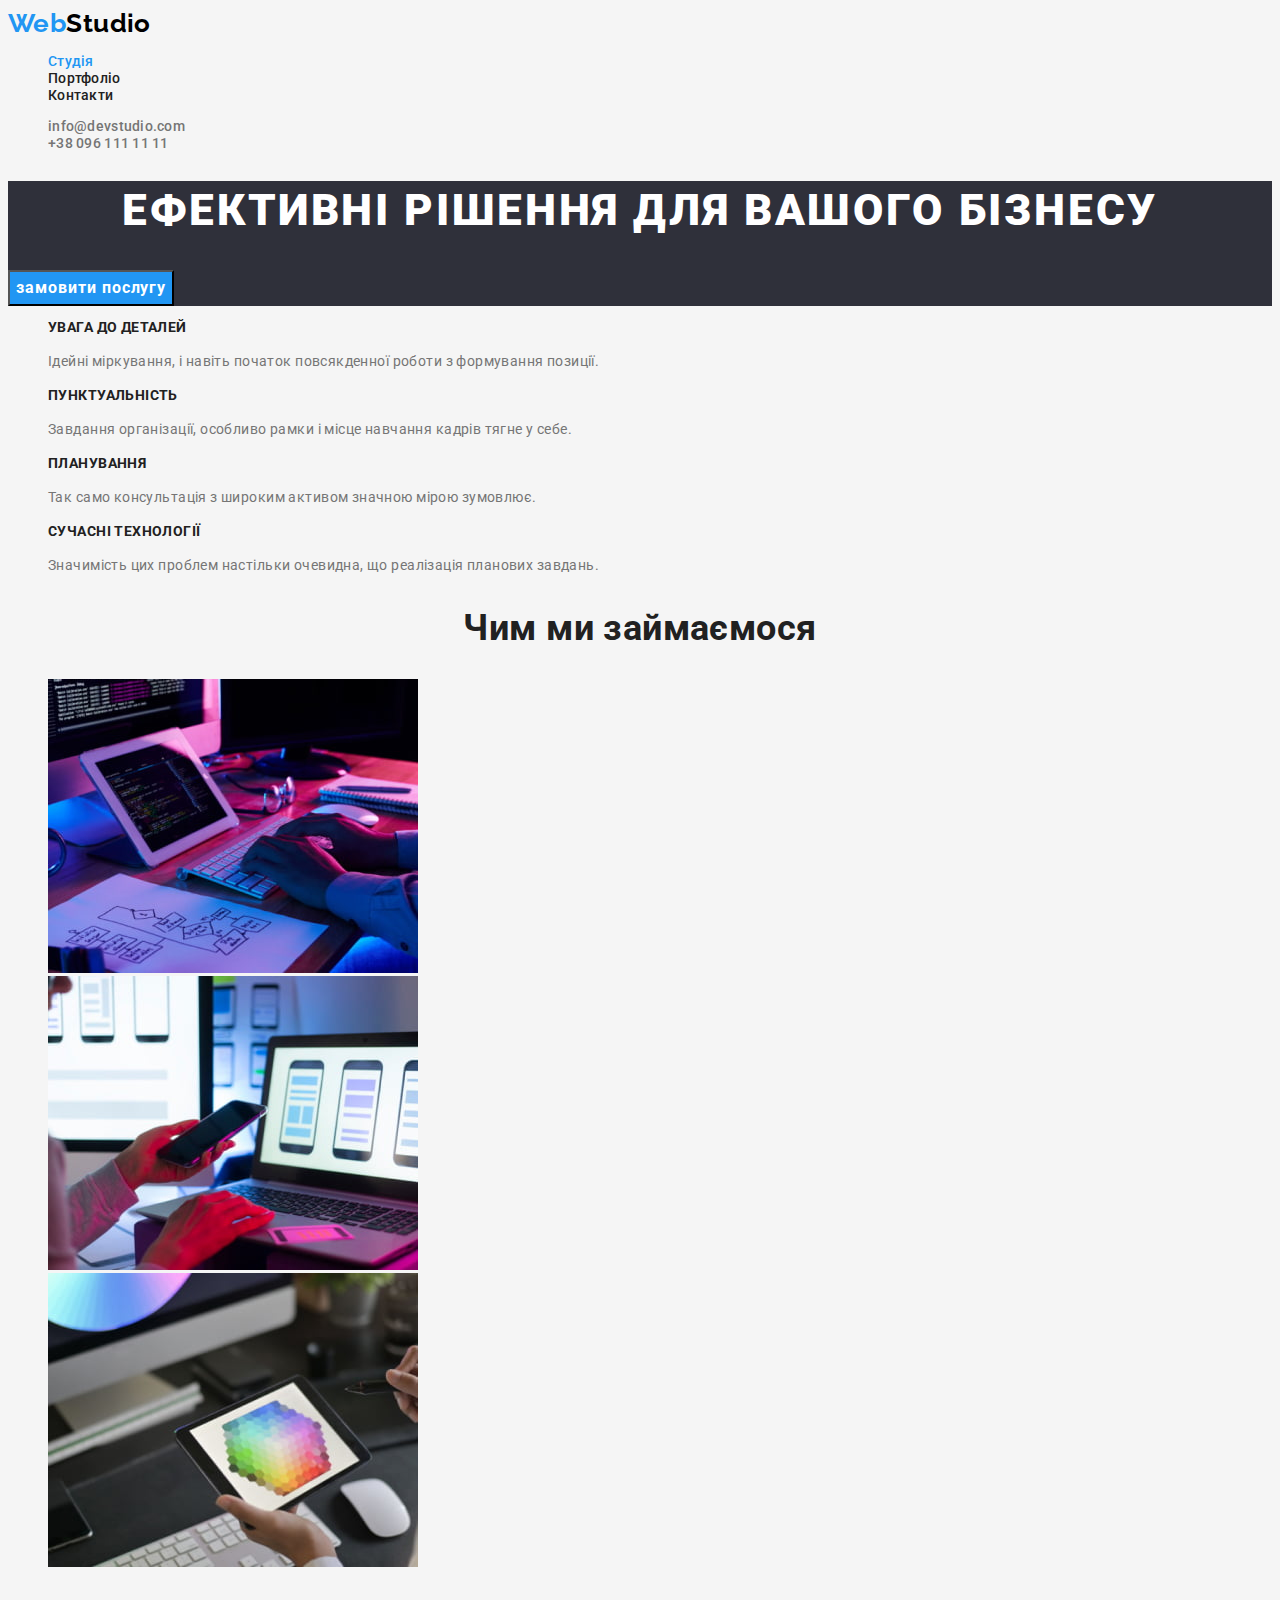
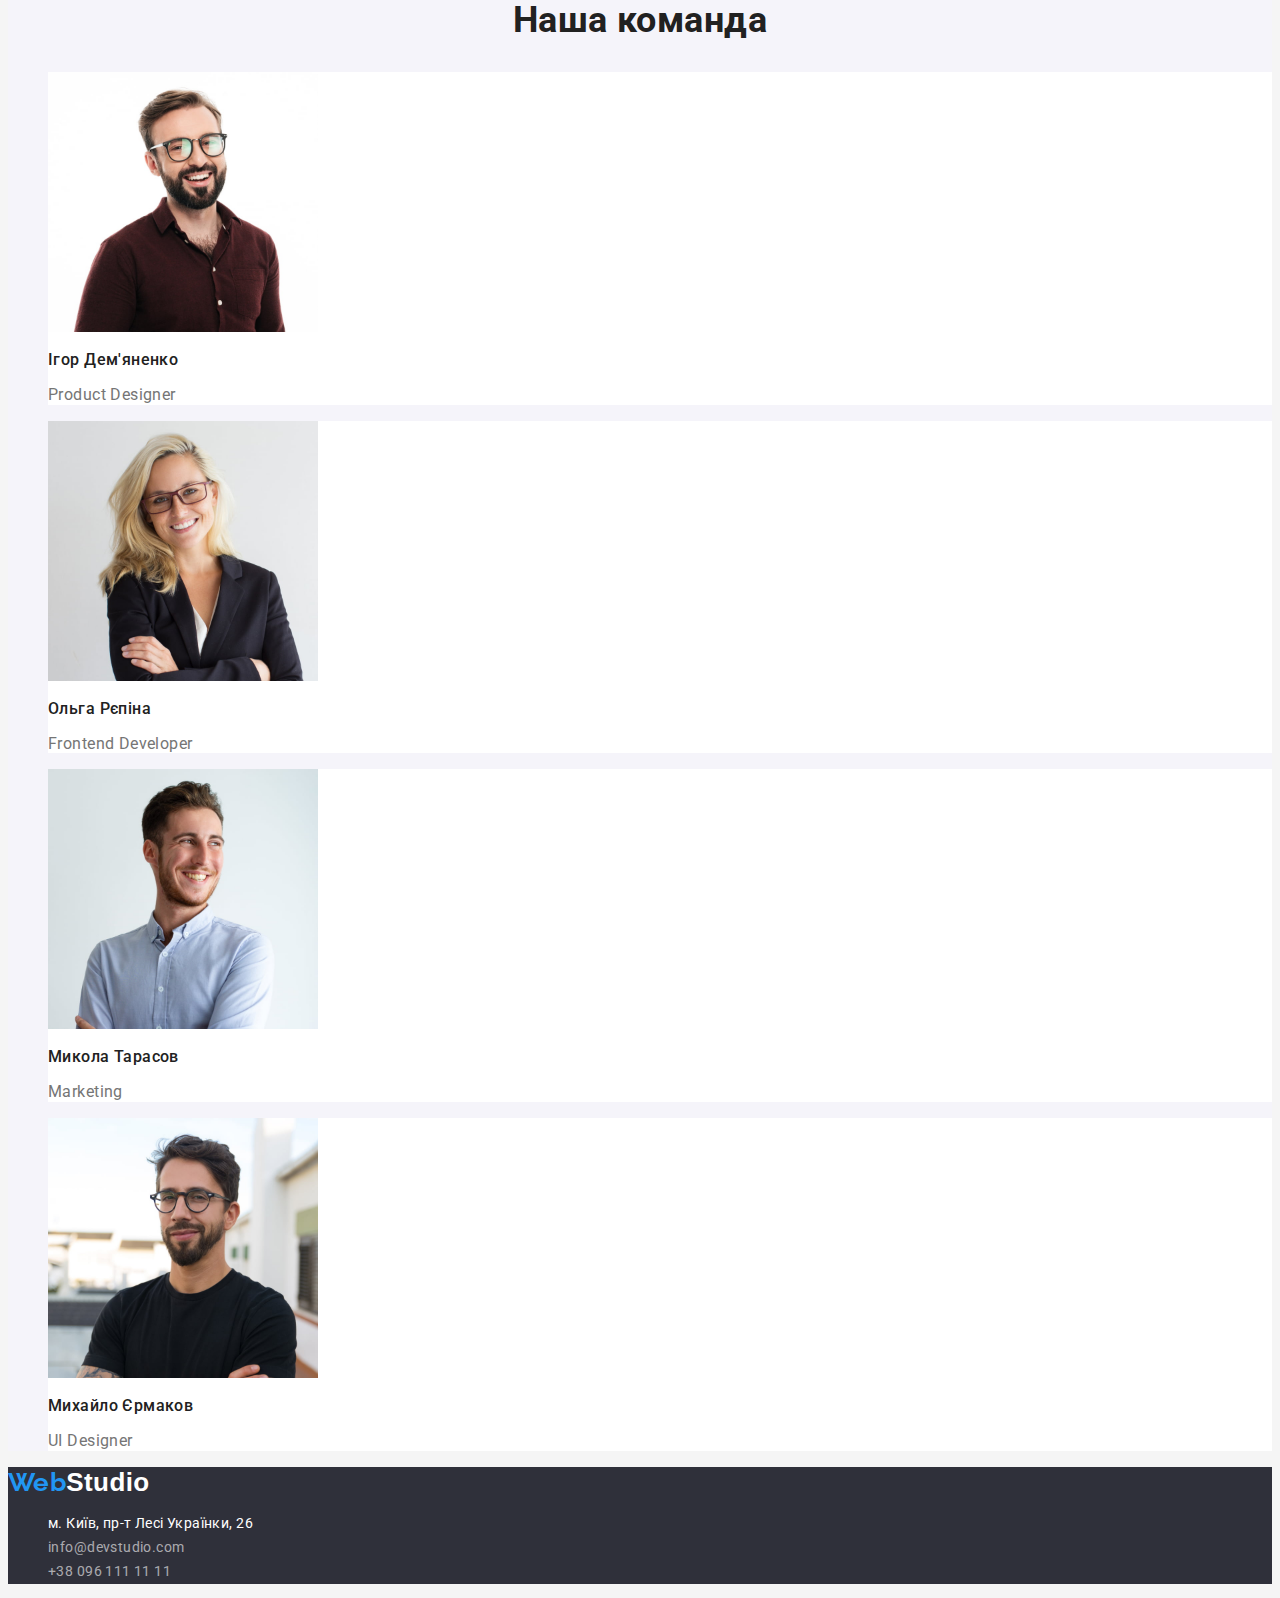
==== index.html @ 68e1a67e "Initial commit" ====
<!DOCTYPE html>
<html lang="uk">
  <head>
    <meta charset="UTF-8" />
    <meta http-equiv="X-UA-Compatible" content="IE=edge" />
    <meta name="viewport" content="width=device-width, initial-scale=1.0" />
    <title>Webstudio</title>
    <link
      href="https://fonts.googleapis.com/css2?family=Raleway:wght@700&family=Roboto:wght@400;500;700;900&display=swap"
      rel="stylesheet"
    />
    <link rel="stylesheet" href="./css/style.css" />
  </head>
  <body>
    <!---шапка сайта-->
    <header class="header">
      <nav>
        <a href="index.html" class="logo"> <span class="logo-web">Web</span>Studio</a>
        <ul class="site-nav list">
          <li><a href="./index.html" class="link current">Студія</a></li>
          <li><a href="./portfolio.html" class="link">Портфоліо</a></li>
          <li><a href="" class="link">Контакти</a></li>
        </ul>
      </nav>
      <ul class="contact-nav list">
        <li><a href="mailto:info@devstudio.com" class="link">info@devstudio.com</a></li>
        <li><a href="tel:+380961111111" class="link">+38 096 111 11 11</a></li>
      </ul>
    </header>
    <main>
      <!--секція герой-->
      <section class="hero">
        <h1 class="hero-title">Ефективні рішення для вашого бізнесу</h1>
        <button type="button" class="hero-btn">замовити послугу</button>
      </section>
      <!--секція особливості-->
      <section class="features">
        <h2 class="visually-hidden">Особливості</h2>
        <ul class="features-list list">
          <li>
            <h3 class="features-title">УВАГА ДО ДЕТАЛЕЙ</h3>
            <p class="features-description">
              Ідейні міркування, і навіть початок повсякденної роботи з формування позиції.
            </p>
          </li>
          <li>
            <h3 class="features-title">ПУНКТУАЛЬНІСТЬ</h3>
            <p class="features-description">
              Завдання організації, особливо рамки і місце навчання кадрів тягне
              у себе.
            </p>
          </li>
          <li>
            <h3 class="features-title">ПЛАНУВАННЯ</h3>
            <p class="features-description">
              Так само консультація з широким активом значною мірою зумовлює.
            </p>
          </li>
          <li>
            <h3 class="features-title">СУЧАСНІ ТЕХНОЛОГІЇ</h3>
            <p class="features-description">
              Значимість цих проблем настільки очевидна, що реалізація планових завдань.
            </p>
          </li>
        </ul>
      </section>
      <!--секція послуги-->
      <section class="services">
        <h2 class="title">Чим ми займаємося</h2>
        <ul class="services-list list">
          <li>
            <img src="./images/img1.jpg" alt="працює за комп'ютером" width="370" height="294" />
          </li>
          <li>
            <img src="./images/img2.jpg" alt="комп'ютер і телефон" width="370" height="294" />
          </li>
          <li>
            <img src="./images/img3.jpg" alt="працює за планшетом" width="370" height="294" />
          </li>
        </ul>
      </section>
      <!--наша команда-->
      <section class="team">
        <h2 class="title">Наша команда</h2>
        <ul class="team-list list">
          <li class="team-list-item">
            <img src="./images/photo1.jpg" alt="Ігор Дем'яненко" width="270" height="260" />
            <h3 class="team-title">Ігор Дем'яненко</h3>
            <p class="team-description">Product Designer</p>
          </li>
          <li class="team-list-item">
            <img src="./images/photo2.jpg" alt="Ольга Рєпіна" width="270" height="260" />
            <h3 class="team-title">Ольга Рєпіна</h3>
            <p class="team-description">Frontend Developer</p>
          </li>
          <li class="team-list-item">
            <img src="./images/photo3.jpg" alt="Микола Тарасов" width="270" height="260" />
            <h3 class="team-title">Микола Тарасов</h3>
            <p class="team-description">Marketing</p>
          </li>
          <li class="team-list-item">
            <img src="./images/photo4.jpg" alt="Михайло Єрмаков" width="270" height="260" />
            <h3 class="team-title">Михайло Єрмаков</h3>
            <p class="team-description">UI Designer</p>
          </li>
        </ul>
      </section>
    </main>
    <!--футер-->
    <footer class="footer">
      <a href="" class="footer-logo"><span class="logo-web">Web</span>Studio</a>
      <address>
        <ul class="footer list">
          <li>
            <a href="https://goo.gl/maps/73LqYvUuy7JzghUMA" class="link-address"
              >м. Київ, пр-т Лесі Українки, 26
            </a>
          </li>
          <li><a href="mailto:info@devstudio.com" class="link">info@devstudio.com</a></li>
          <li><a href="tel:+380961111111" class="link">+38 096 111 11 11</a></li>
        </ul>
      </address>
    </footer>
  </body>
</html>
---- css/style.css ----
:root {
  --primary-text-color: #212121;
  --secondary-text-color: #757575;
  --accent-color: #2196f3;
  --black-text-color: #000000;
  --white-text-color: #ffffff;
  --footer-text-color-tel-mail: rgba(255, 255, 255, 0.6);
  --primary-background-color: #f5f5f5;
  --footer-hero-background-color: #2f303a;
  --team-background-color: #f5f4fa;
  --team-list-background-color: #ffffff;
  --hover-hero-button: #188ce8;
}

body {
  background-color: var(--primary-background-color);
  color: var(--primary-text-color);
  font-family: 'Roboto', sans-serif;
  font-size: 14px;
  letter-spacing: 0.03em;
}
/* header */
.list {
  list-style: none;
}
.visually-hidden {
  position: absolute;
  white-space: nowrap;
  width: 1px;
  height: 1px;
  overflow: hidden;
  border: 0;
  padding: 0;
  clip: rect(0 0 0 0);
  clip-path: inset(50%);
  margin: -1px;
}
.logo {
  color: var(--black-text-color);
  font-family: 'Raleway', sans-serif;
  font-weight: 700;
  font-size: 26px;
  line-height: 1.19;
  text-decoration: none;
}
.logo:hover,
.logo:focus {
  color: var(--accent-color);
}
.logo-web {
  color: var(--accent-color);
  font-family: 'Raleway', sans-serif;
  font-weight: 700;
  font-size: 26px;
  line-height: 1.19;
  text-decoration: none;
}
/* index.html */
/* site nav */
.site-nav .link {
  color: var(--primary-text-color);
  font-weight: 500;
  line-height: 1.14;
  letter-spacing: 0.02em;
  text-decoration: none;
}
.site-nav .link:hover,
.site-nav .link:focus {
  color: var(--accent-color);
}
.site-nav .link.current {
  color: var(--accent-color);
}
.contact-nav .link {
  color: var(--secondary-text-color);
  font-weight: 500;
  line-height: 1.14;
  letter-spacing: 0.02em;
  text-decoration: none;
}
.contact-nav .link:hover,
.contact-nav .link:focus {
  color: var(--accent-color);
}
/* section hero */
.hero {
  background-color: var(--footer-hero-background-color);
}
.hero-title {
  color: var(--white-text-color);
  font-weight: 900;
  font-size: 44px;
  line-height: 1.36;
  text-align: center;
  letter-spacing: 0.06em;
  text-transform: uppercase;
}
.hero-btn {
  background-color: var(--accent-color);
  color: var(--white-text-color);
  font-family: inherit;
  font-weight: 700;
  font-size: 16px;
  line-height: 1.87;
  display: flex;
  align-items: center;
  text-align: center;
  letter-spacing: 0.06em;
  cursor: pointer;
}
.hero-btn:hover,
.hero-btn:focus {
  background-color: var(--hover-hero-button);
  color: var(--white-text-color);
}
.hero-btn:active {
  background-color: var(--hover-hero-button);
  color: var(--white-text-color);
}
/* section features */
.features-title {
  font-size: 14px;
  line-height: 1.14;
}
.features-description {
  color: var(--secondary-text-color);
  line-height: 1.71;
}
/* section services */
.title {
  font-size: 36px;
  line-height: 1.16;
  text-align: center;
}
/* section team */
.team {
  background-color: var(--team-background-color);
}
.team-list-item {
  background-color: var(--team-list-background-color);
}
.team-title {
  font-weight: 500;
  font-size: 16px;
  line-height: 1.18;
}
.team-description {
  color: var(--secondary-text-color);
  font-size: 16px;
  line-height: 1.18;
}
/* footer */
.footer {
  background-color: var(--footer-hero-background-color);
}
.footer-logo {
  color: var(--white-text-color);
  font-family: Ralewey, sans-serif;
  font-weight: 700;
  font-size: 26px;
  line-height: 1.19;
  text-decoration: none;
}
.footer-logo:hover,
.footer-logo:focus {
  color: var(--accent-color);
}
.link-address {
  color: var(--white-text-color);
  font-style: normal;
  line-height: 1.71;
  text-decoration: none;
}
.link-address:hover,
.link-address:focus {
  color: var(--accent-color);
}
.footer .link {
  color: var(--footer-text-color-tel-mail);
  font-style: normal;
  line-height: 1.71;
  text-decoration: none;
}
.footer .link:hover,
.footer .link:focus {
  color: var(--accent-color);
}
/* portfolio */
.portfolio-item-btn {
  color: var(--title-text-color);
  font-family: inherit;
  font-weight: 500;
  font-size: 16px;
  line-height: 1.87;
  text-align: center;
  cursor: pointer;
}
.portfolio-item-btn:hover,
.portfolio-item-btn:focus {
  color: var(--white-text-color);
  background-color: var(--accent-color);
}
.portfolio-item-btn:active {
  color: var(--white-text-color);
  background-color: var(--accent-color);
}
.portfolio-title {
  font-size: 18px;
  line-height: 2;
  letter-spacing: 0.06em;
}
.portfolio-description {
  color: var(--secondary-text-color);
  font-size: 16px;
  line-height: 1.87;
}
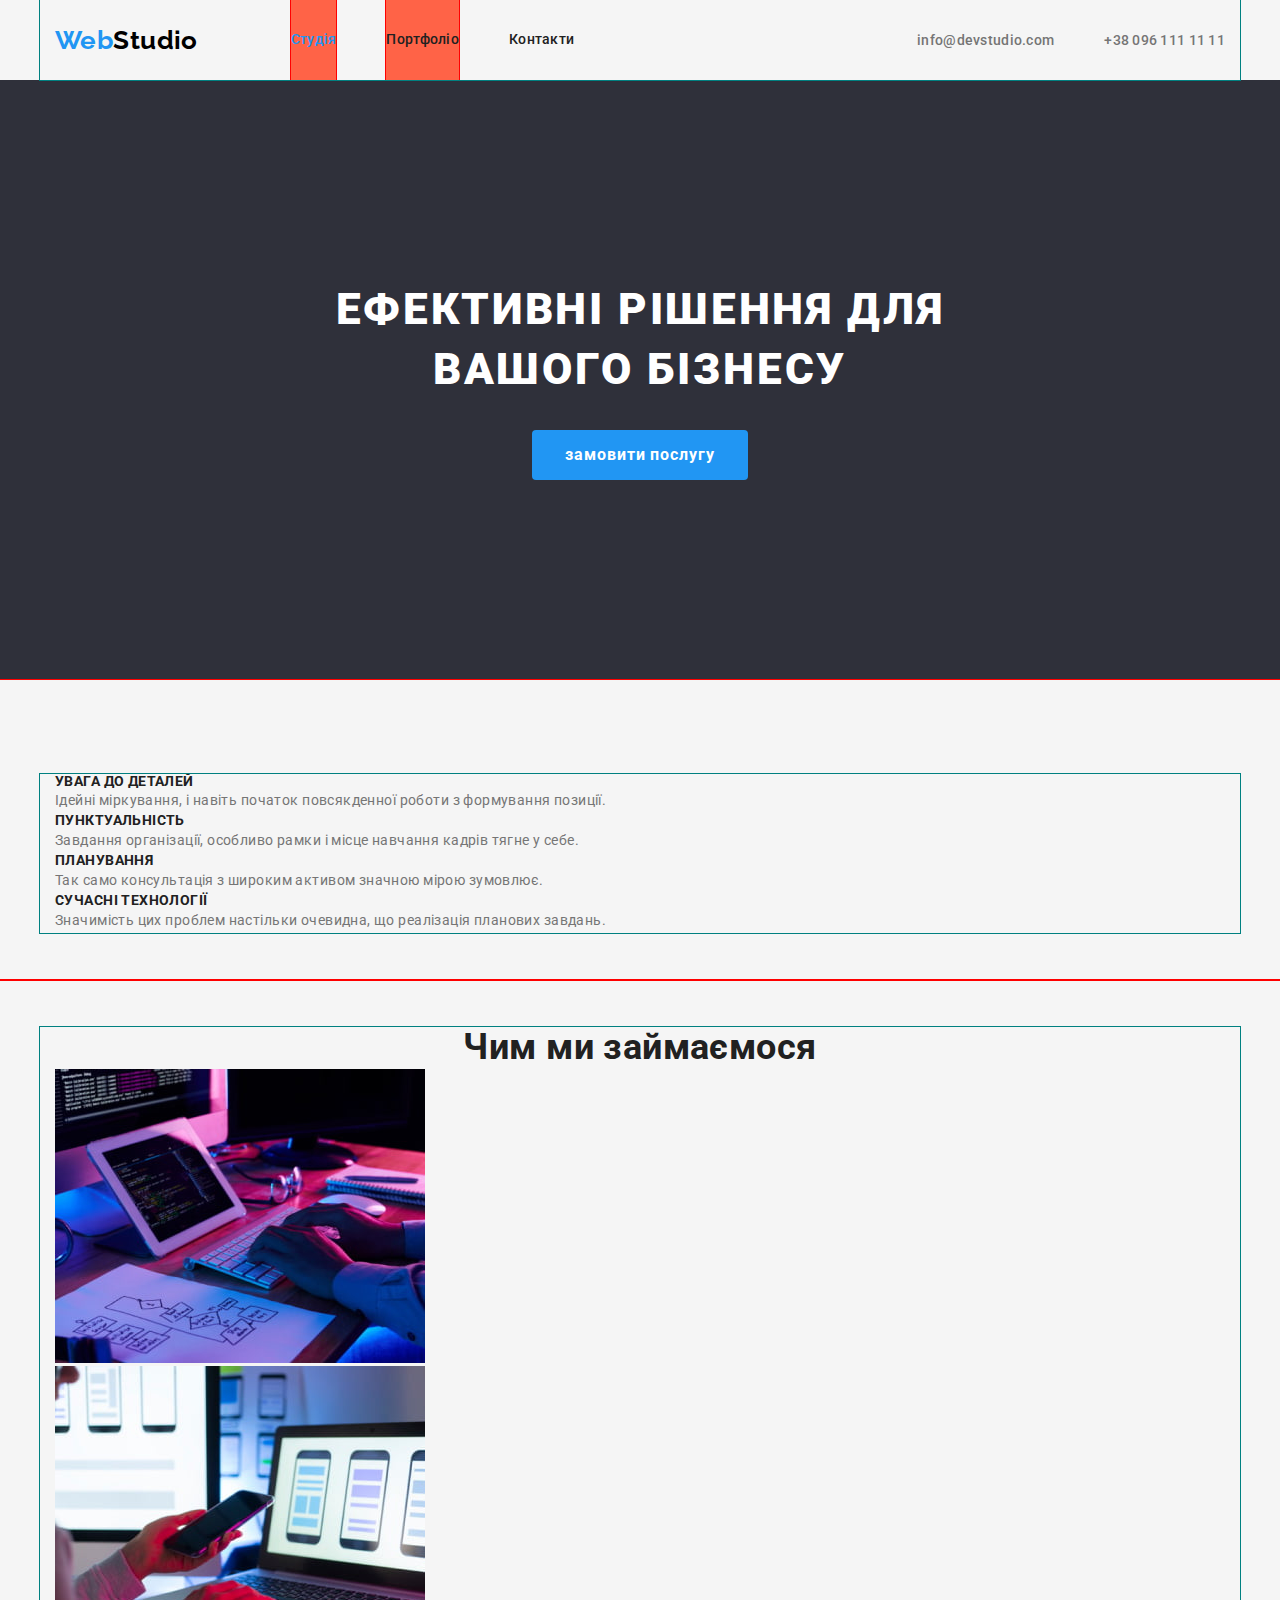
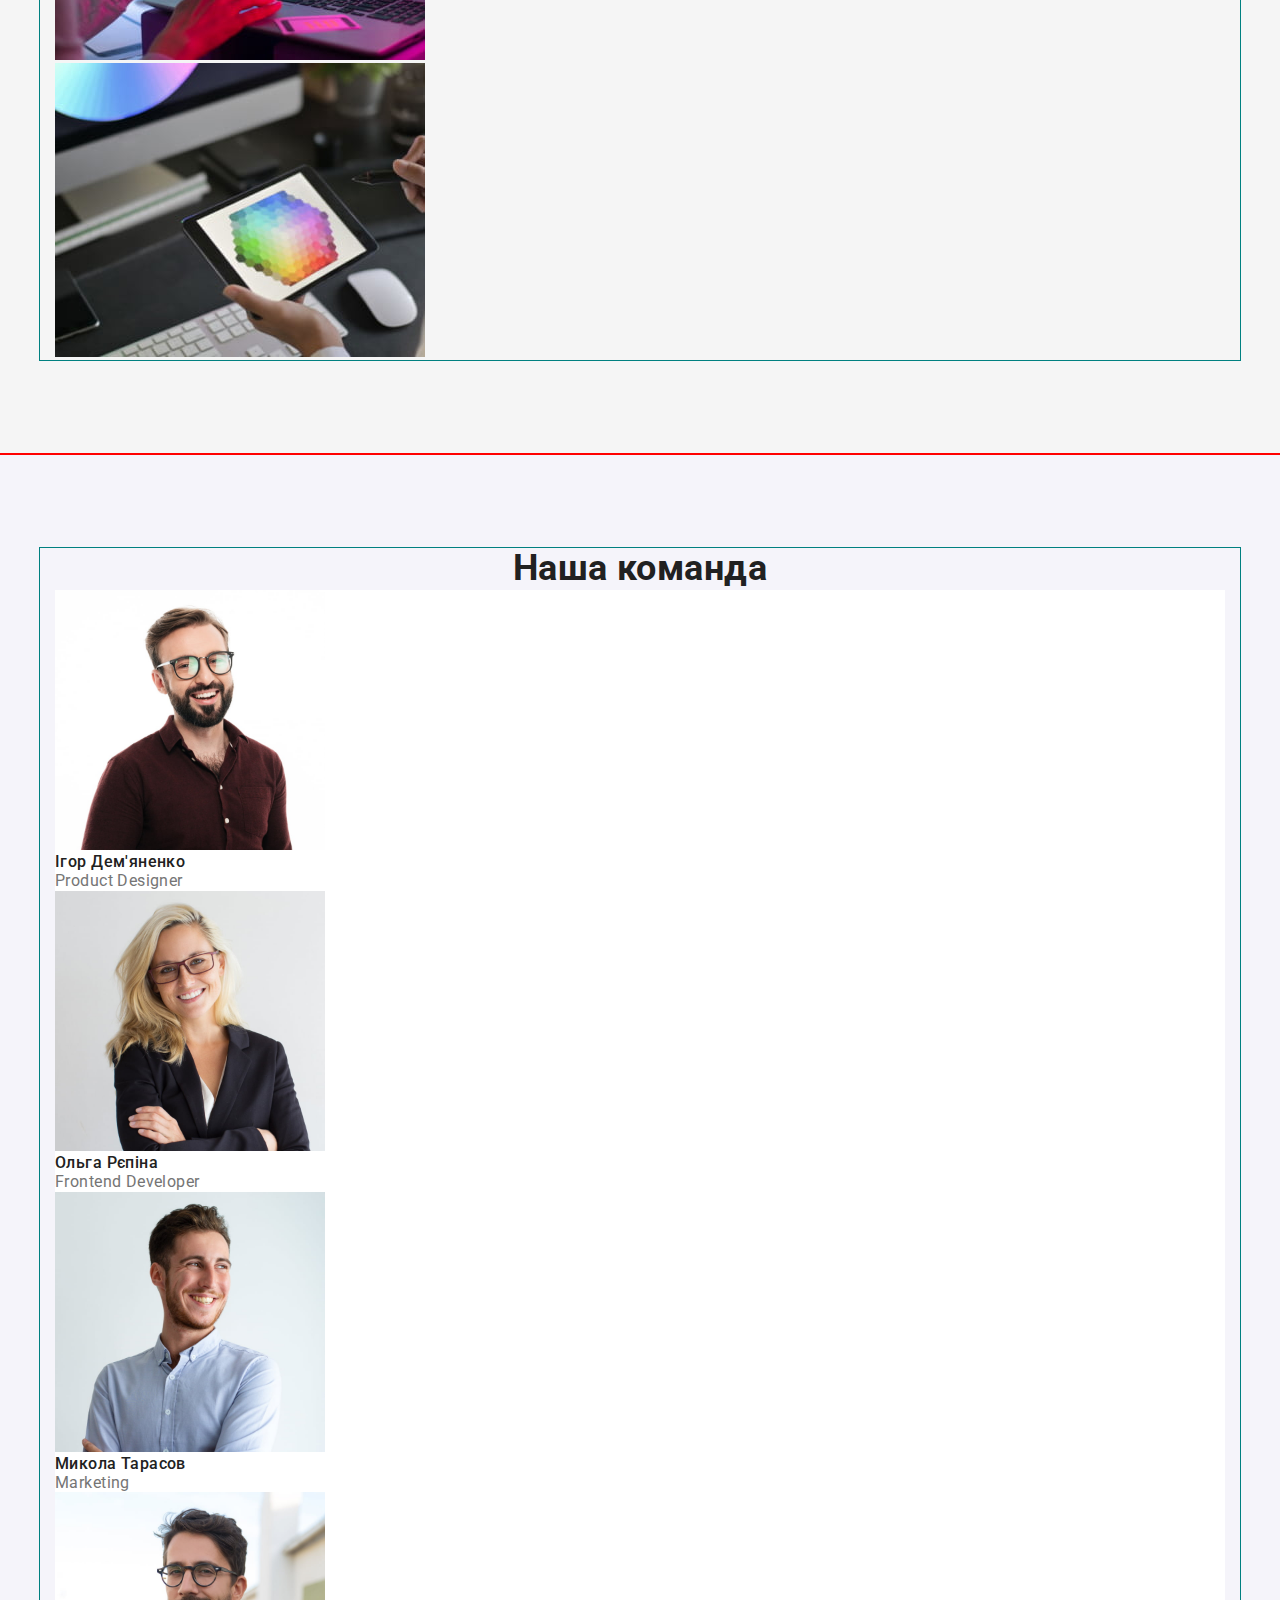
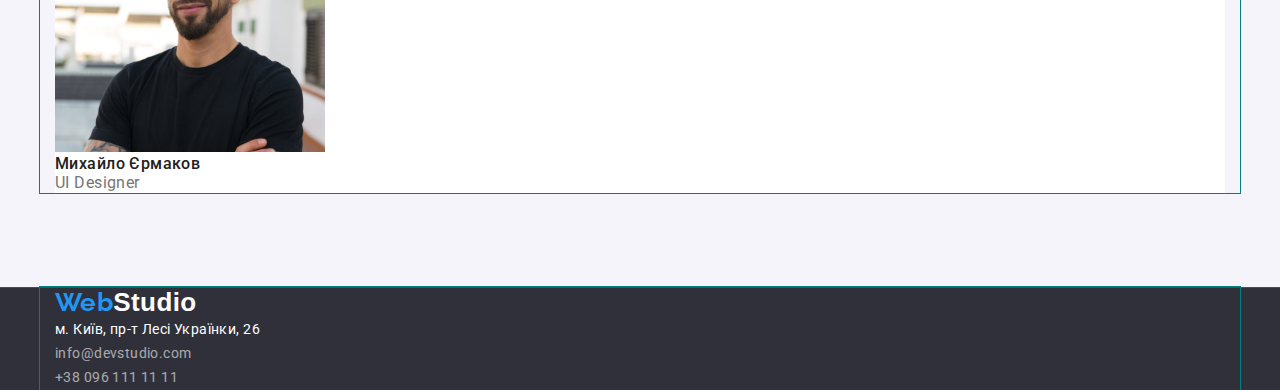
==== commit e04fcd0b: "added position" ====
--- a/index.html
+++ b/index.html
@@ -9,33 +9,40 @@
       href="https://fonts.googleapis.com/css2?family=Raleway:wght@700&family=Roboto:wght@400;500;700;900&display=swap"
       rel="stylesheet"
     />
+   <link rel="stylesheet" href="https://cdnjs.cloudflare.com/ajax/libs/modern-normalize/1.1.0/modern-normalize.min.css"> 
     <link rel="stylesheet" href="./css/style.css" />
   </head>
   <body>
     <!---шапка сайта-->
     <header class="header">
-      <nav>
-        <a href="index.html" class="logo"> <span class="logo-web">Web</span>Studio</a>
-        <ul class="site-nav list">
-          <li><a href="./index.html" class="link current">Студія</a></li>
-          <li><a href="./portfolio.html" class="link">Портфоліо</a></li>
-          <li><a href="" class="link">Контакти</a></li>
+      <div class="container main-nav">
+        <nav class="main-nav">
+          <a href="index.html" class="logo"> <span class="logo-web">Web</span>Studio</a>
+          <ul class="site-nav main-nav list">
+            <li class="item"><a href="./index.html" class="link current">Студія</a></li>
+            <li class="item"><a href="./portfolio.html" class="link">Портфоліо</a></li>
+            <li class="item"><a href="" class="link">Контакти</a></li>
+          </ul>
+        </nav>
+        <ul class="contact-nav main-nav list">
+          <li class="item"><a href="mailto:info@devstudio.com" class="link">info@devstudio.com</a></li>
+          <li class="item"><a href="tel:+380961111111" class="link">+38 096 111 11 11</a></li>
         </ul>
-      </nav>
-      <ul class="contact-nav list">
-        <li><a href="mailto:info@devstudio.com" class="link">info@devstudio.com</a></li>
-        <li><a href="tel:+380961111111" class="link">+38 096 111 11 11</a></li>
-      </ul>
+      </div>
     </header>
     <main>
       <!--секція герой-->
       <section class="hero">
-        <h1 class="hero-title">Ефективні рішення для вашого бізнесу</h1>
-        <button type="button" class="hero-btn">замовити послугу</button>
-      </section>
+        <div class="hero-wrapper">
+          <h1 class="hero-title">Ефективні рішення для вашого бізнесу</h1>
+          <button type="button" class="hero-btn">замовити послугу</button>
+        </div>
+        </section>
+        
       <!--секція особливості-->
-      <section class="features">
-        <h2 class="visually-hidden">Особливості</h2>
+      <section class="features section">
+        <div class="container">
+          <h2 class="visually-hidden">Особливості</h2>
         <ul class="features-list list">
           <li>
             <h3 class="features-title">УВАГА ДО ДЕТАЛЕЙ</h3>
@@ -65,8 +72,9 @@
         </ul>
       </section>
       <!--секція послуги-->
-      <section class="services">
-        <h2 class="title">Чим ми займаємося</h2>
+      <section class="services section">
+        <div class="container">
+          <h2 class="title">Чим ми займаємося</h2>
         <ul class="services-list list">
           <li>
             <img src="./images/img1.jpg" alt="працює за комп'ютером" width="370" height="294" />
@@ -78,10 +86,13 @@
             <img src="./images/img3.jpg" alt="працює за планшетом" width="370" height="294" />
           </li>
         </ul>
+        </div>
+      </div>
       </section>
       <!--наша команда-->
-      <section class="team">
-        <h2 class="title">Наша команда</h2>
+      <section class="team section">
+        <div class="container">
+          <h2 class="title">Наша команда</h2>
         <ul class="team-list list">
           <li class="team-list-item">
             <img src="./images/photo1.jpg" alt="Ігор Дем'яненко" width="270" height="260" />
@@ -104,11 +115,13 @@
             <p class="team-description">UI Designer</p>
           </li>
         </ul>
+        </div>
       </section>
     </main>
     <!--футер-->
     <footer class="footer">
-      <a href="" class="footer-logo"><span class="logo-web">Web</span>Studio</a>
+      <div class="container">
+        <a href="" class="footer-logo"><span class="logo-web">Web</span>Studio</a>
       <address>
         <ul class="footer list">
           <li>
@@ -120,6 +133,8 @@
           <li><a href="tel:+380961111111" class="link">+38 096 111 11 11</a></li>
         </ul>
       </address>
+      </div>
+      
     </footer>
   </body>
 </html>
--- a/css/style.css
+++ b/css/style.css
@@ -11,6 +11,19 @@
   --team-list-background-color: #ffffff;
   --hover-hero-button: #188ce8;
 }
+ h1, 
+ h2, 
+ h3, 
+ h4, 
+ h5, 
+ h6, 
+ ul, 
+ p {
+  margin: 0;
+ }
+ ul {
+  padding-left: 0;
+ }
 
 body {
   background-color: var(--primary-background-color);
@@ -18,6 +31,19 @@
   font-family: 'Roboto', sans-serif;
   font-size: 14px;
   letter-spacing: 0.03em;
+}
+.container {
+  width: 1200px;
+  padding-left: 15px;
+  padding-right: 15px;
+  margin: 0 auto;
+  outline: 1px solid teal;
+  
+}
+.section { 
+  padding-top: 94px;
+  padding-bottom: 94px;
+  outline: 1px solid red;
 }
 /* header */
 .list {
@@ -36,6 +62,7 @@
   margin: -1px;
 }
 .logo {
+   margin-right: 93px ;
   color: var(--black-text-color);
   font-family: 'Raleway', sans-serif;
   font-weight: 700;
@@ -57,7 +84,22 @@
 }
 /* index.html */
 /* site nav */
+.site-nav { 
+  display: flex;
+}
+.site-nav .item:not(:last-child) {
+  outline: 1px solid red;
+  background-color: tomato;
+  margin-right: 50px;
+}
+.main-nav {
+  display: flex;
+  align-items: center;
+}
 .site-nav .link {
+display: block;
+padding-top: 32px;
+padding-bottom: 32px;
   color: var(--primary-text-color);
   font-weight: 500;
   line-height: 1.14;
@@ -70,6 +112,13 @@
 }
 .site-nav .link.current {
   color: var(--accent-color);
+}
+.contact-nav {
+  display: flex;
+  margin-left: auto;
+}
+.contact-nav .item:not(:last-child) { 
+  margin-right: 50px;
 }
 .contact-nav .link {
   color: var(--secondary-text-color);
@@ -86,7 +135,18 @@
 .hero {
   background-color: var(--footer-hero-background-color);
 }
+.hero-wrapper {
+  padding-top: 200px;
+  padding-bottom: 200px;
+  text-align: center;
+  
+}
 .hero-title {
+  max-width: 696px;
+  margin-bottom: 30px;
+  margin-left: auto;
+  margin-right: auto;
+
   color: var(--white-text-color);
   font-weight: 900;
   font-size: 44px;
@@ -96,13 +156,18 @@
   text-transform: uppercase;
 }
 .hero-btn {
+display: inline-block;
+border-radius: 4px;
+border: 0px solid transparent;
+padding: 10px 32px;
+min-width: 216px;
+
   background-color: var(--accent-color);
   color: var(--white-text-color);
   font-family: inherit;
   font-weight: 700;
   font-size: 16px;
   line-height: 1.87;
-  display: flex;
   align-items: center;
   text-align: center;
   letter-spacing: 0.06em;
@@ -118,6 +183,9 @@
   color: var(--white-text-color);
 }
 /* section features */
+.features {
+  padding-bottom: 47px;
+}
 .features-title {
   font-size: 14px;
   line-height: 1.14;
@@ -127,6 +195,9 @@
   line-height: 1.71;
 }
 /* section services */
+.services {
+  padding-top: 47px;
+}
 .title {
   font-size: 36px;
   line-height: 1.16;
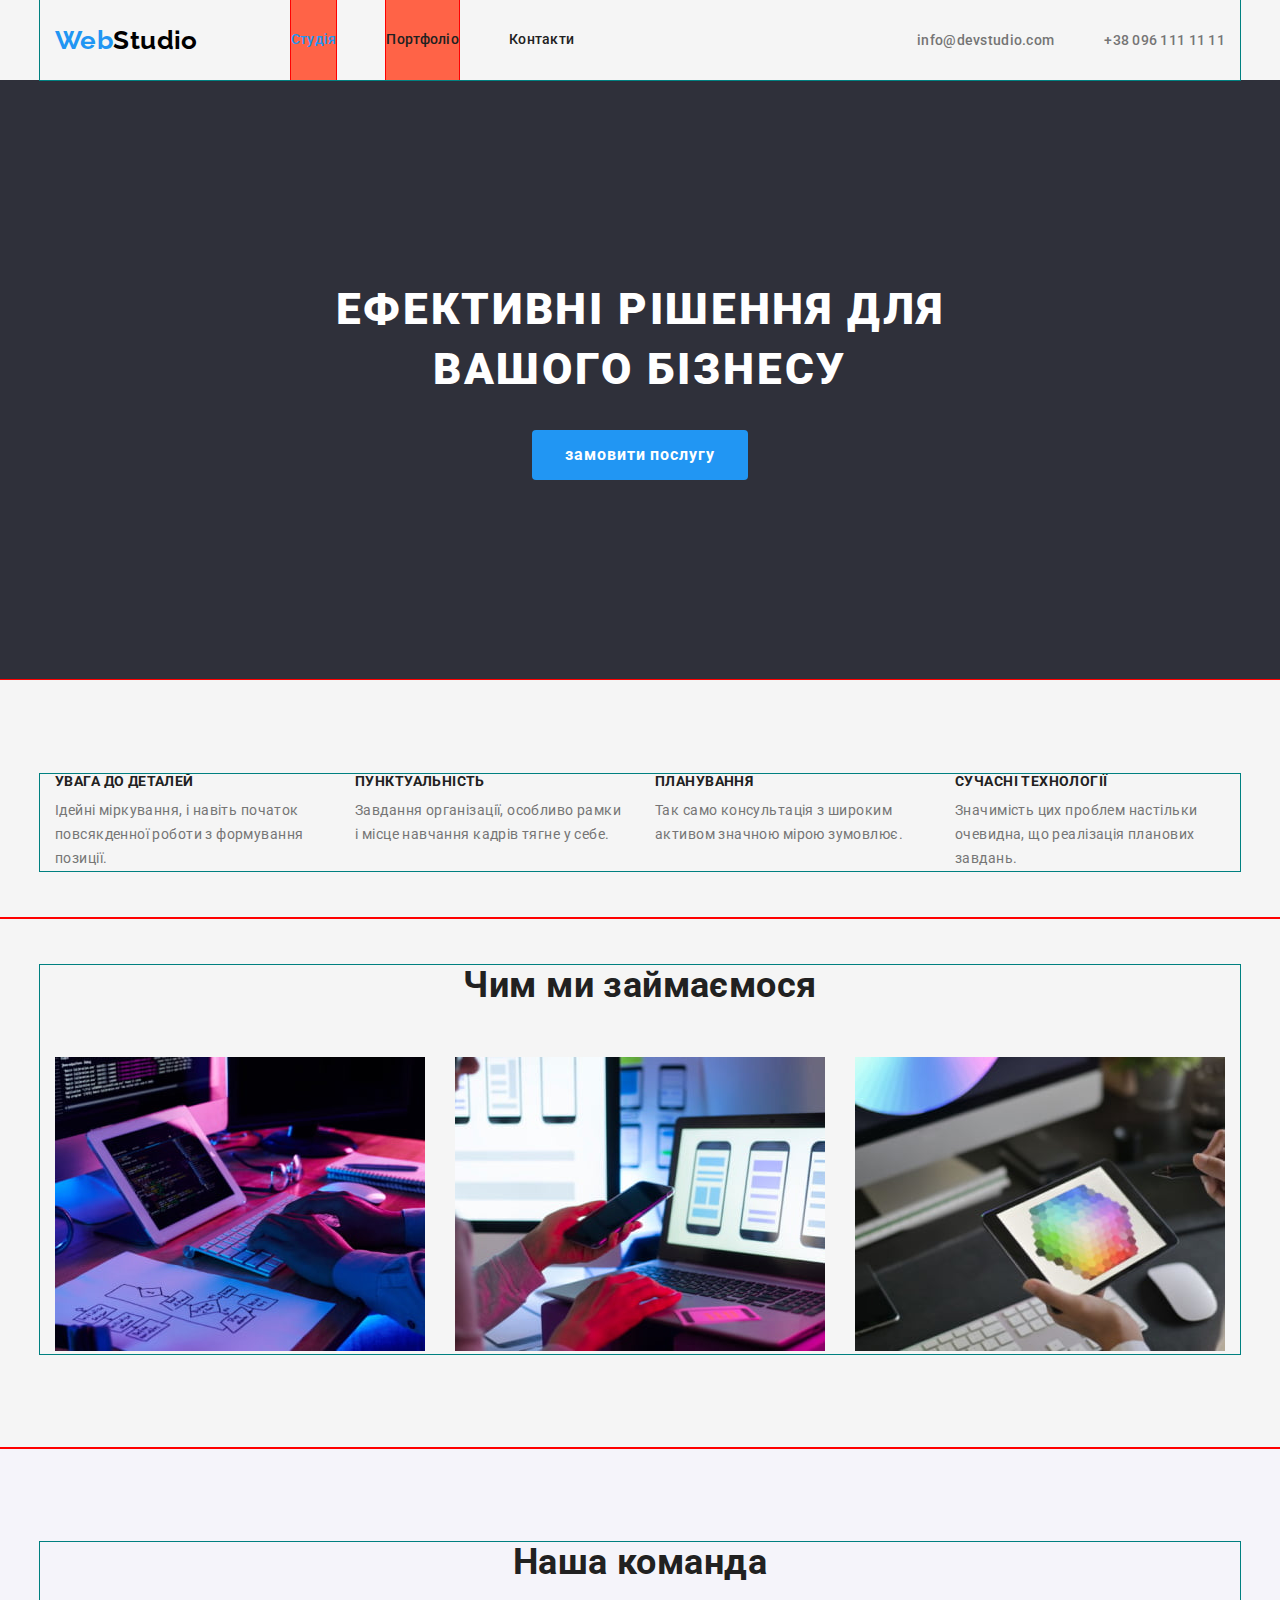
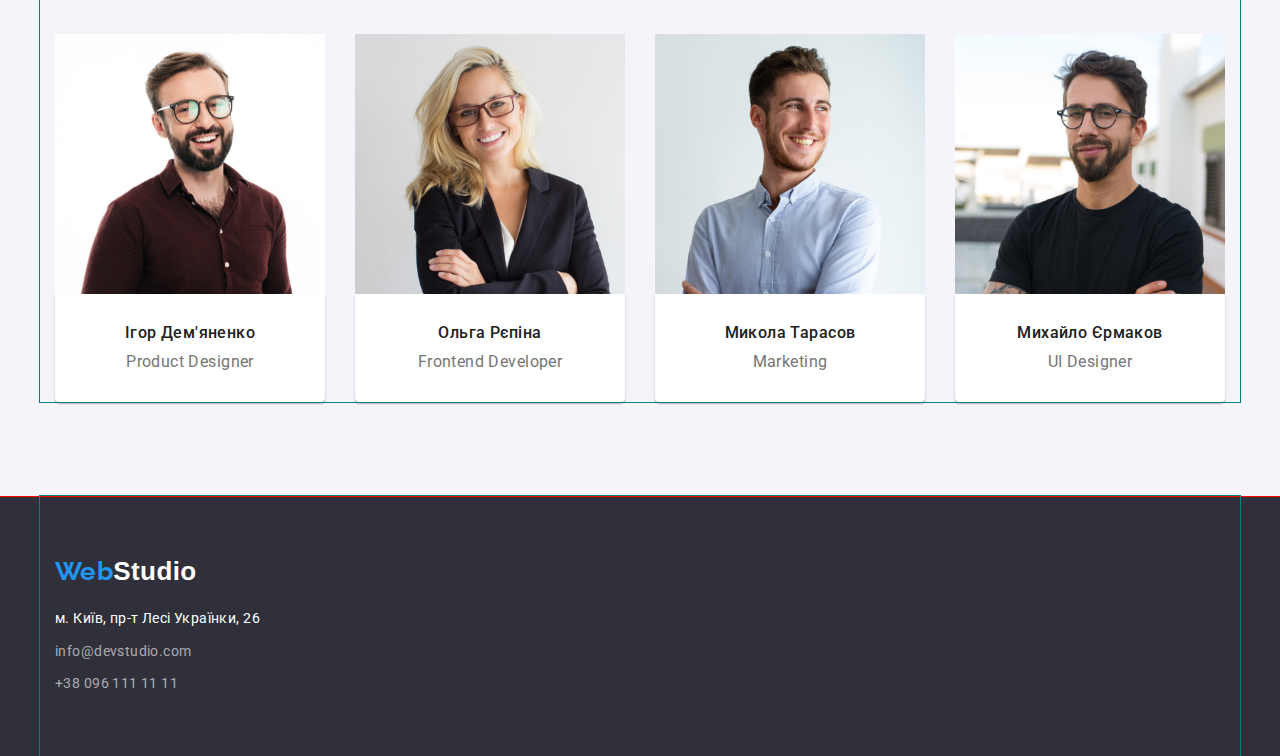
==== commit 59dd7d6f: "adedd index flex" ====
--- a/index.html
+++ b/index.html
@@ -44,26 +44,26 @@
         <div class="container">
           <h2 class="visually-hidden">Особливості</h2>
         <ul class="features-list list">
-          <li>
+          <li class="item">
             <h3 class="features-title">УВАГА ДО ДЕТАЛЕЙ</h3>
             <p class="features-description">
               Ідейні міркування, і навіть початок повсякденної роботи з формування позиції.
             </p>
           </li>
-          <li>
+          <li class="item">
             <h3 class="features-title">ПУНКТУАЛЬНІСТЬ</h3>
             <p class="features-description">
               Завдання організації, особливо рамки і місце навчання кадрів тягне
               у себе.
             </p>
           </li>
-          <li>
+          <li class="item">
             <h3 class="features-title">ПЛАНУВАННЯ</h3>
             <p class="features-description">
               Так само консультація з широким активом значною мірою зумовлює.
             </p>
-          </li>
-          <li>
+          </li> 
+          <li class="item">
             <h3 class="features-title">СУЧАСНІ ТЕХНОЛОГІЇ</h3>
             <p class="features-description">
               Значимість цих проблем настільки очевидна, що реалізація планових завдань.
@@ -76,13 +76,13 @@
         <div class="container">
           <h2 class="title">Чим ми займаємося</h2>
         <ul class="services-list list">
-          <li>
+          <li class="item">
             <img src="./images/img1.jpg" alt="працює за комп'ютером" width="370" height="294" />
           </li>
-          <li>
+          <li class="item">
             <img src="./images/img2.jpg" alt="комп'ютер і телефон" width="370" height="294" />
           </li>
-          <li>
+          <li class="item">
             <img src="./images/img3.jpg" alt="працює за планшетом" width="370" height="294" />
           </li>
         </ul>
@@ -94,25 +94,33 @@
         <div class="container">
           <h2 class="title">Наша команда</h2>
         <ul class="team-list list">
-          <li class="team-list-item">
-            <img src="./images/photo1.jpg" alt="Ігор Дем'яненко" width="270" height="260" />
-            <h3 class="team-title">Ігор Дем'яненко</h3>
-            <p class="team-description">Product Designer</p>
+          <li class="item">
+            <img class="card-image" src="./images/photo1.jpg" alt="Ігор Дем'яненко" width="270" height="260" />
+            <div class="card">
+          <h3 class="team-title">Ігор Дем'яненко</h3>
+          <p class="team-description">Product Designer</p>
+            </div>
           </li>
-          <li class="team-list-item">
-            <img src="./images/photo2.jpg" alt="Ольга Рєпіна" width="270" height="260" />
+          <li class="item">
+            <img class="card-image" src="./images/photo2.jpg" alt="Ольга Рєпіна" width="270" height="260" />
+           <div class="card">
             <h3 class="team-title">Ольга Рєпіна</h3>
             <p class="team-description">Frontend Developer</p>
+          </div>
           </li>
-          <li class="team-list-item">
-            <img src="./images/photo3.jpg" alt="Микола Тарасов" width="270" height="260" />
+          <li class="item">
+            <img class="card-image" src="./images/photo3.jpg" alt="Микола Тарасов" width="270" height="260" />
+            <div class="card">
             <h3 class="team-title">Микола Тарасов</h3>
             <p class="team-description">Marketing</p>
+          </div>
           </li>
-          <li class="team-list-item">
-            <img src="./images/photo4.jpg" alt="Михайло Єрмаков" width="270" height="260" />
+          <li class="item">
+            <img class="card-image" src="./images/photo4.jpg" alt="Михайло Єрмаков" width="270" height="260" />
+            <div class="card">
             <h3 class="team-title">Михайло Єрмаков</h3>
             <p class="team-description">UI Designer</p>
+          </div>
           </li>
         </ul>
         </div>
@@ -120,17 +128,17 @@
     </main>
     <!--футер-->
     <footer class="footer">
-      <div class="container">
+      <div class="container footer-wrapper">
         <a href="" class="footer-logo"><span class="logo-web">Web</span>Studio</a>
       <address>
-        <ul class="footer list">
-          <li>
+        <ul class="footer-contact list">
+          <li class="item">
             <a href="https://goo.gl/maps/73LqYvUuy7JzghUMA" class="link-address"
               >м. Київ, пр-т Лесі Українки, 26
             </a>
           </li>
-          <li><a href="mailto:info@devstudio.com" class="link">info@devstudio.com</a></li>
-          <li><a href="tel:+380961111111" class="link">+38 096 111 11 11</a></li>
+          <li class="item"><a href="mailto:info@devstudio.com" class="link">info@devstudio.com</a></li>
+          <li class="item"><a href="tel:+380961111111" class="link">+38 096 111 11 11</a></li>
         </ul>
       </address>
       </div>
--- a/css/style.css
+++ b/css/style.css
@@ -186,9 +186,19 @@
 .features {
   padding-bottom: 47px;
 }
+.features-list { 
+  display: flex;
+}
+.features-list .item {
+  width: 270px;
+}
+.features-list .item:not(:last-child) {
+  margin-right: 30px;
+}
 .features-title {
   font-size: 14px;
   line-height: 1.14;
+  margin-bottom: 10px;
 }
 .features-description {
   color: var(--secondary-text-color);
@@ -198,19 +208,40 @@
 .services {
   padding-top: 47px;
 }
+.services-list {
+  display: flex;
+}
+.services-list .item {
+  width: 370px;
+}
+.services-list .item:not(:last-child) {
+  margin-right: 30px;
+}
 .title {
   font-size: 36px;
   line-height: 1.16;
   text-align: center;
+  margin-bottom: 50px;
 }
 /* section team */
 .team {
   background-color: var(--team-background-color);
 }
-.team-list-item {
+.team-list {
+  display: flex;
+}
+
+.team-list .item {
   background-color: var(--team-list-background-color);
-}
+  
+}
+
+.team-list .item:not(:last-child) {
+  margin-right: 30px;
+}
+
 .team-title {
+  margin-bottom: 10px;
   font-weight: 500;
   font-size: 16px;
   line-height: 1.18;
@@ -219,10 +250,25 @@
   color: var(--secondary-text-color);
   font-size: 16px;
   line-height: 1.18;
+}
+.card-image {
+  display: block;
+  width: 100%;
+}
+.card {
+  padding-top: 30px;
+  padding-bottom: 30px;
+  text-align: center;
+  box-shadow: 0px 1px 3px rgba(0, 0, 0, 0.12), 0px 1px 1px rgba(0, 0, 0, 0.14), 0px 2px 1px rgba(0, 0, 0, 0.2);
+border-radius: 0px 0px 4px 4px;
 }
 /* footer */
 .footer {
   background-color: var(--footer-hero-background-color);
+}
+.footer-wrapper {
+  padding-top: 60px;
+  padding-bottom: 60px;
 }
 .footer-logo {
   color: var(--white-text-color);
@@ -235,6 +281,12 @@
 .footer-logo:hover,
 .footer-logo:focus {
   color: var(--accent-color);
+}
+.footer-contact {
+  margin-top: 20px;
+}
+.footer-contact .item:not(:last-child) {
+  margin-bottom: 9px;
 }
 .link-address {
   color: var(--white-text-color);
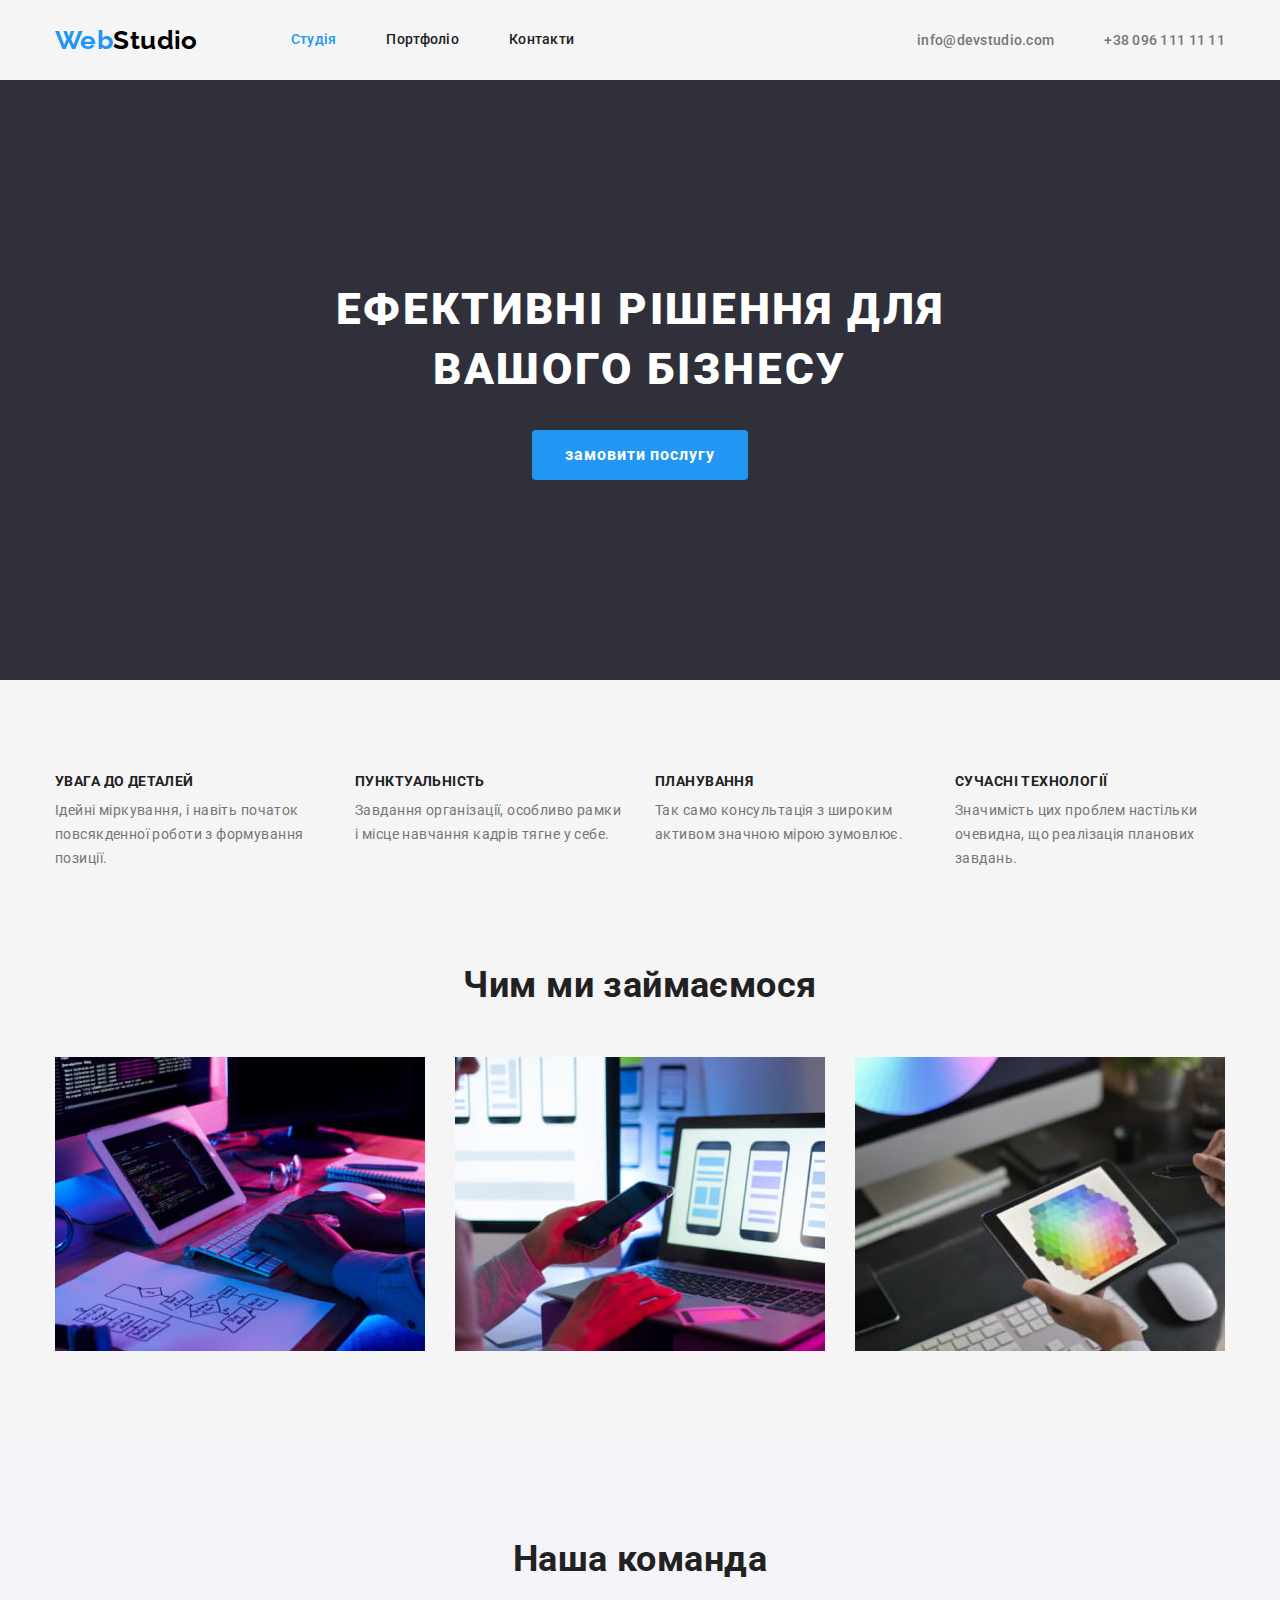
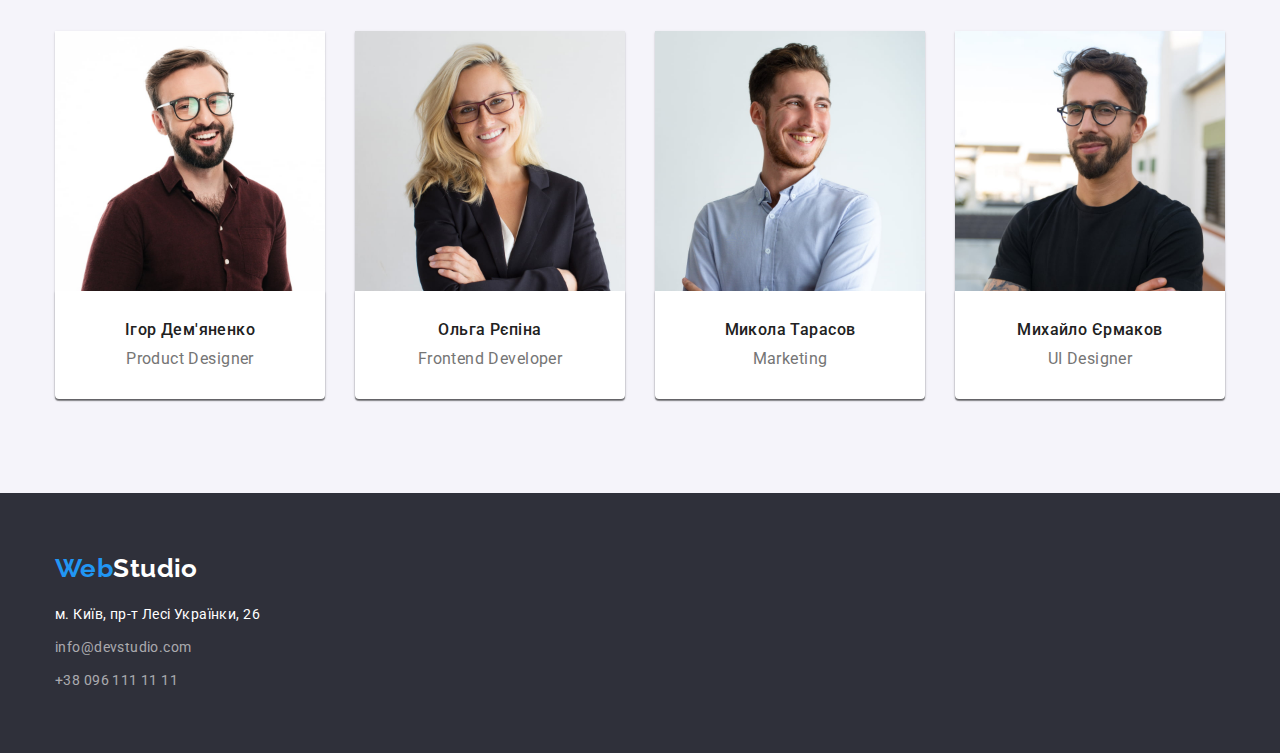
==== commit cce75c30: "added style portfolio" ====
--- a/index.html
+++ b/index.html
@@ -33,7 +33,7 @@
     <main>
       <!--секція герой-->
       <section class="hero">
-        <div class="hero-wrapper">
+        <div class="container hero-wrapper">
           <h1 class="hero-title">Ефективні рішення для вашого бізнесу</h1>
           <button type="button" class="hero-btn">замовити послугу</button>
         </div>
@@ -77,13 +77,13 @@
           <h2 class="title">Чим ми займаємося</h2>
         <ul class="services-list list">
           <li class="item">
-            <img src="./images/img1.jpg" alt="працює за комп'ютером" width="370" height="294" />
+            <img class="services-img" src="./images/img1.jpg" alt="працює за комп'ютером" width="370" height="294" />
           </li>
           <li class="item">
-            <img src="./images/img2.jpg" alt="комп'ютер і телефон" width="370" height="294" />
+            <img class="services-img" src="./images/img2.jpg" alt="комп'ютер і телефон" width="370" height="294" />
           </li>
           <li class="item">
-            <img src="./images/img3.jpg" alt="працює за планшетом" width="370" height="294" />
+            <img class="services-img" src="./images/img3.jpg" alt="працює за планшетом" width="370" height="294" />
           </li>
         </ul>
         </div>
@@ -142,7 +142,6 @@
         </ul>
       </address>
       </div>
-      
     </footer>
   </body>
 </html>
--- a/css/style.css
+++ b/css/style.css
@@ -10,6 +10,9 @@
   --team-background-color: #f5f4fa;
   --team-list-background-color: #ffffff;
   --hover-hero-button: #188ce8;
+  --border-bottom-header: #cecece;
+  --border-card-portfolio: #eeeeee;
+  
 }
  h1, 
  h2, 
@@ -37,13 +40,12 @@
   padding-left: 15px;
   padding-right: 15px;
   margin: 0 auto;
-  outline: 1px solid teal;
   
 }
 .section { 
   padding-top: 94px;
   padding-bottom: 94px;
-  outline: 1px solid red;
+
 }
 /* header */
 .list {
@@ -88,13 +90,13 @@
   display: flex;
 }
 .site-nav .item:not(:last-child) {
-  outline: 1px solid red;
-  background-color: tomato;
+
   margin-right: 50px;
 }
 .main-nav {
   display: flex;
   align-items: center;
+  border-bottom: var(--border-bottom-header);
 }
 .site-nav .link {
 display: block;
@@ -223,6 +225,10 @@
   text-align: center;
   margin-bottom: 50px;
 }
+.services-img {
+  display: block;
+  width: 100%;
+}
 /* section team */
 .team {
   background-color: var(--team-background-color);
@@ -233,8 +239,10 @@
 
 .team-list .item {
   background-color: var(--team-list-background-color);
-  
-}
+  box-shadow: 0px 1px 3px rgba(0, 0, 0, 0.12), 0px 1px 1px rgba(0, 0, 0, 0.14), 0px 2px 1px rgba(0, 0, 0, 0.2);
+  border-radius: 0px 0px 4px 4px;
+  }
+
 
 .team-list .item:not(:last-child) {
   margin-right: 30px;
@@ -259,6 +267,7 @@
   padding-top: 30px;
   padding-bottom: 30px;
   text-align: center;
+  
   box-shadow: 0px 1px 3px rgba(0, 0, 0, 0.12), 0px 1px 1px rgba(0, 0, 0, 0.14), 0px 2px 1px rgba(0, 0, 0, 0.2);
 border-radius: 0px 0px 4px 4px;
 }
@@ -272,7 +281,7 @@
 }
 .footer-logo {
   color: var(--white-text-color);
-  font-family: Ralewey, sans-serif;
+  font-family: "Raleway", sans-serif;
   font-weight: 700;
   font-size: 26px;
   line-height: 1.19;
@@ -309,7 +318,20 @@
   color: var(--accent-color);
 }
 /* portfolio */
+.portfolio-btn {
+  display: flex;
+  justify-content: center;
+
+}
+.portfolio-btn .item:not(:last-child) {
+  margin-right: 8px;
+}
 .portfolio-item-btn {
+  margin-bottom: 34px;
+  padding: 6px 22px;
+  min-width: 73px;
+  border: 1px solid transparent;
+  border-radius: 4px;
   color: var(--title-text-color);
   font-family: inherit;
   font-weight: 500;
@@ -317,17 +339,34 @@
   line-height: 1.87;
   text-align: center;
   cursor: pointer;
+  background-color:var(--portfolio-button-background);
 }
 .portfolio-item-btn:hover,
 .portfolio-item-btn:focus {
   color: var(--white-text-color);
   background-color: var(--accent-color);
+  box-shadow: 0px 3px 1px rgba(0, 0, 0, 0.1),
+   0px 1px 2px rgba(0, 0, 0, 0.08),
+    0px 2px 2px rgba(0, 0, 0, 0.12);
 }
 .portfolio-item-btn:active {
   color: var(--white-text-color);
   background-color: var(--accent-color);
+  box-shadow: 0px 3px 1px rgba(0, 0, 0, 0.1),
+   0px 1px 2px rgba(0, 0, 0, 0.08),
+   0px 2px 2px rgba(0, 0, 0, 0.12);
+}
+.portfolio-img {
+  display: block;
+  width: 100%;
+}
+.portfolio-list {
+  display: flex;
+  flex-wrap: wrap;
+  gap: 30px;
 }
 .portfolio-title {
+  margin-bottom: 4px;
   font-size: 18px;
   line-height: 2;
   letter-spacing: 0.06em;
@@ -337,3 +376,9 @@
   font-size: 16px;
   line-height: 1.87;
 }
+.portfolio-card {
+  padding: 20px 24px;
+  border-right: 1px solid var(--team-background-color);
+  border-bottom: 1px solid var(--team-background-color);
+  border-left: 1px solid var(--team-background-color);
+}
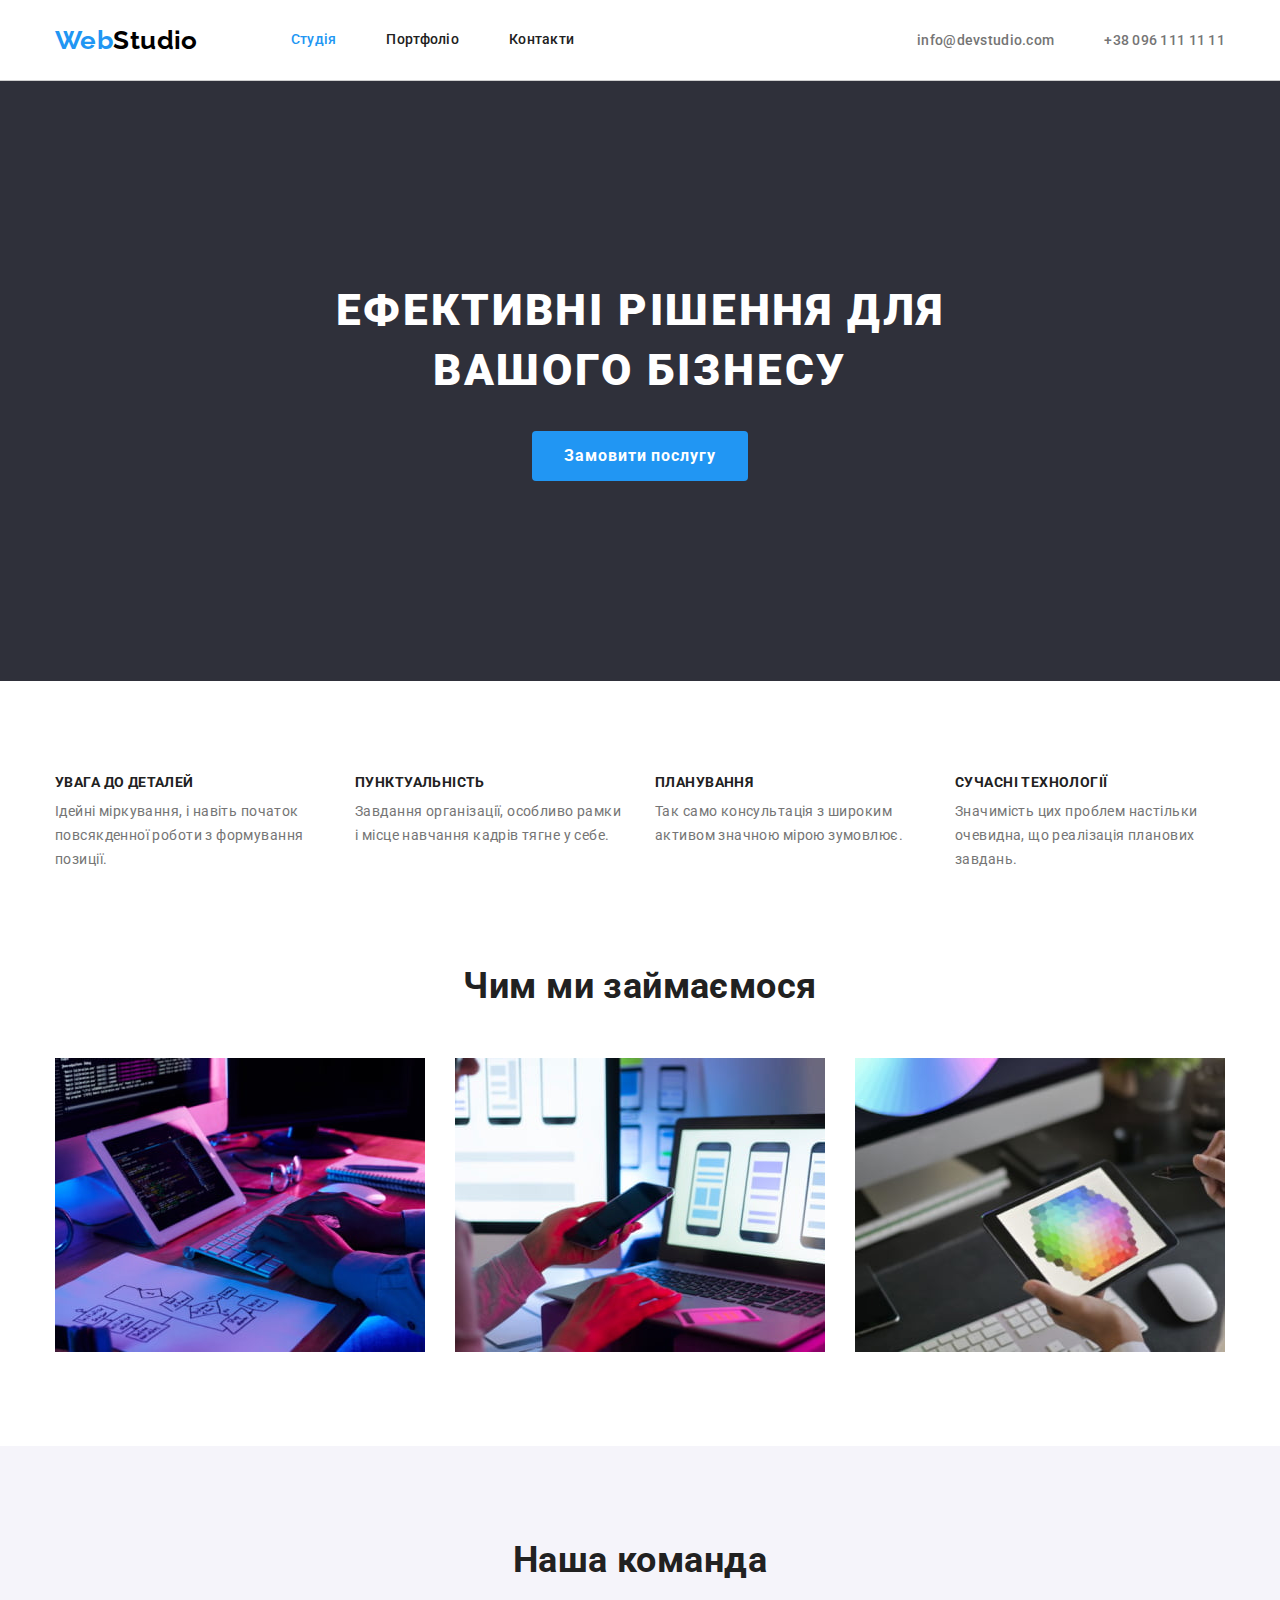
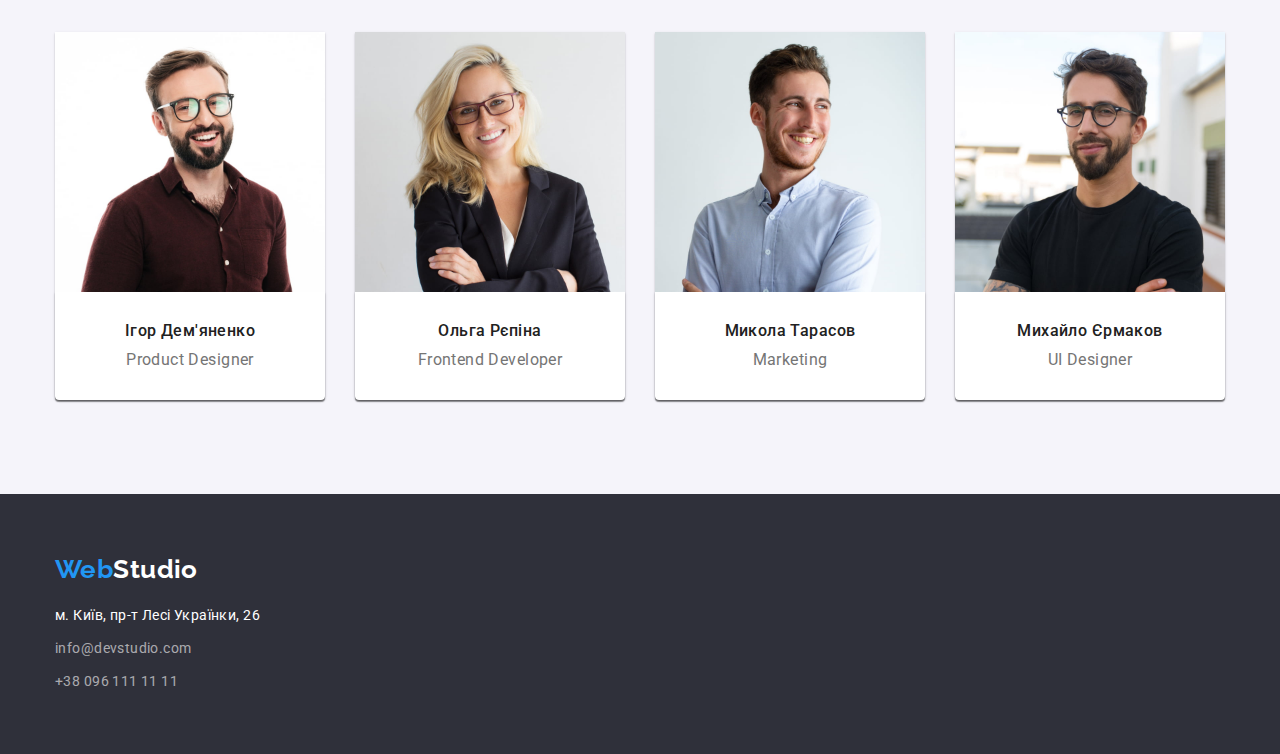
==== commit 18ab9a06: "ready hw-3" ====
--- a/index.html
+++ b/index.html
@@ -14,7 +14,7 @@
   </head>
   <body>
     <!---шапка сайта-->
-    <header class="header">
+    <header class="header border">
       <div class="container main-nav">
         <nav class="main-nav">
           <a href="index.html" class="logo"> <span class="logo-web">Web</span>Studio</a>
@@ -35,7 +35,7 @@
       <section class="hero">
         <div class="container hero-wrapper">
           <h1 class="hero-title">Ефективні рішення для вашого бізнесу</h1>
-          <button type="button" class="hero-btn">замовити послугу</button>
+          <button type="button" class="hero-btn">Замовити послугу</button>
         </div>
         </section>
         
--- a/css/style.css
+++ b/css/style.css
@@ -12,42 +12,20 @@
   --hover-hero-button: #188ce8;
   --border-bottom-header: #cecece;
   --border-card-portfolio: #eeeeee;
-  
-}
- h1, 
- h2, 
- h3, 
- h4, 
- h5, 
- h6, 
- ul, 
- p {
+}
+h1,
+h2,
+h3,
+h4,
+h5,
+h6,
+ul,
+p {
   margin: 0;
- }
- ul {
+}
+ul {
   padding-left: 0;
- }
-
-body {
-  background-color: var(--primary-background-color);
-  color: var(--primary-text-color);
-  font-family: 'Roboto', sans-serif;
-  font-size: 14px;
-  letter-spacing: 0.03em;
-}
-.container {
-  width: 1200px;
-  padding-left: 15px;
-  padding-right: 15px;
-  margin: 0 auto;
-  
-}
-.section { 
-  padding-top: 94px;
-  padding-bottom: 94px;
-
-}
-/* header */
+}
 .list {
   list-style: none;
 }
@@ -63,8 +41,31 @@
   clip-path: inset(50%);
   margin: -1px;
 }
+
+body {
+  background-color: var(--white-text-color);
+  color: var(--primary-text-color);
+  font-family: 'Roboto', sans-serif;
+  font-size: 14px;
+  letter-spacing: 0.03em;
+}
+.container {
+  width: 1200px;
+  padding-left: 15px;
+  padding-right: 15px;
+  margin: 0 auto;
+}
+.section {
+  padding-top: 94px;
+  padding-bottom: 94px;
+}
+/* index html */
+/* header */
+.header {
+  background-color: var(--white-text-color);
+}
 .logo {
-   margin-right: 93px ;
+  margin-right: 93px;
   color: var(--black-text-color);
   font-family: 'Raleway', sans-serif;
   font-weight: 700;
@@ -84,24 +85,23 @@
   line-height: 1.19;
   text-decoration: none;
 }
-/* index.html */
+
 /* site nav */
-.site-nav { 
+
+.site-nav {
   display: flex;
 }
 .site-nav .item:not(:last-child) {
-
   margin-right: 50px;
 }
 .main-nav {
   display: flex;
   align-items: center;
-  border-bottom: var(--border-bottom-header);
 }
 .site-nav .link {
-display: block;
-padding-top: 32px;
-padding-bottom: 32px;
+  display: block;
+  padding-top: 32px;
+  padding-bottom: 32px;
   color: var(--primary-text-color);
   font-weight: 500;
   line-height: 1.14;
@@ -119,7 +119,7 @@
   display: flex;
   margin-left: auto;
 }
-.contact-nav .item:not(:last-child) { 
+.contact-nav .item:not(:last-child) {
   margin-right: 50px;
 }
 .contact-nav .link {
@@ -133,6 +133,9 @@
 .contact-nav .link:focus {
   color: var(--accent-color);
 }
+.border {
+  border-bottom: 1px solid var(--border-bottom-header);
+}
 /* section hero */
 .hero {
   background-color: var(--footer-hero-background-color);
@@ -141,7 +144,6 @@
   padding-top: 200px;
   padding-bottom: 200px;
   text-align: center;
-  
 }
 .hero-title {
   max-width: 696px;
@@ -158,11 +160,11 @@
   text-transform: uppercase;
 }
 .hero-btn {
-display: inline-block;
-border-radius: 4px;
-border: 0px solid transparent;
-padding: 10px 32px;
-min-width: 216px;
+  display: inline-block;
+  border-radius: 4px;
+  border: 0px solid transparent;
+  padding: 10px 32px;
+  min-width: 216px;
 
   background-color: var(--accent-color);
   color: var(--white-text-color);
@@ -188,7 +190,7 @@
 .features {
   padding-bottom: 47px;
 }
-.features-list { 
+.features-list {
   display: flex;
 }
 .features-list .item {
@@ -235,14 +237,15 @@
 }
 .team-list {
   display: flex;
+  width: 100%;
 }
 
 .team-list .item {
   background-color: var(--team-list-background-color);
-  box-shadow: 0px 1px 3px rgba(0, 0, 0, 0.12), 0px 1px 1px rgba(0, 0, 0, 0.14), 0px 2px 1px rgba(0, 0, 0, 0.2);
+  box-shadow: 0px 1px 3px rgba(0, 0, 0, 0.12), 0px 1px 1px rgba(0, 0, 0, 0.14),
+    0px 2px 1px rgba(0, 0, 0, 0.2);
   border-radius: 0px 0px 4px 4px;
-  }
-
+}
 
 .team-list .item:not(:last-child) {
   margin-right: 30px;
@@ -266,10 +269,12 @@
 .card {
   padding-top: 30px;
   padding-bottom: 30px;
-  text-align: center;
-  
-  box-shadow: 0px 1px 3px rgba(0, 0, 0, 0.12), 0px 1px 1px rgba(0, 0, 0, 0.14), 0px 2px 1px rgba(0, 0, 0, 0.2);
-border-radius: 0px 0px 4px 4px;
+  padding-right: 60px;
+  padding-left: 60px;
+  text-align: center;
+  box-shadow: 0px 1px 3px rgba(0, 0, 0, 0.12), 0px 1px 1px rgba(0, 0, 0, 0.14),
+    0px 2px 1px rgba(0, 0, 0, 0.2);
+  border-radius: 0px 0px 4px 4px;
 }
 /* footer */
 .footer {
@@ -281,7 +286,7 @@
 }
 .footer-logo {
   color: var(--white-text-color);
-  font-family: "Raleway", sans-serif;
+  font-family: 'Raleway', sans-serif;
   font-weight: 700;
   font-size: 26px;
   line-height: 1.19;
@@ -318,10 +323,12 @@
   color: var(--accent-color);
 }
 /* portfolio */
+.portfolio {
+  background-color: var(--white-text-color);
+}
 .portfolio-btn {
   display: flex;
   justify-content: center;
-
 }
 .portfolio-btn .item:not(:last-child) {
   margin-right: 8px;
@@ -339,22 +346,20 @@
   line-height: 1.87;
   text-align: center;
   cursor: pointer;
-  background-color:var(--portfolio-button-background);
+  background-color: var(--team-background-color);
 }
 .portfolio-item-btn:hover,
 .portfolio-item-btn:focus {
   color: var(--white-text-color);
   background-color: var(--accent-color);
-  box-shadow: 0px 3px 1px rgba(0, 0, 0, 0.1),
-   0px 1px 2px rgba(0, 0, 0, 0.08),
+  box-shadow: 0px 3px 1px rgba(0, 0, 0, 0.1), 0px 1px 2px rgba(0, 0, 0, 0.08),
     0px 2px 2px rgba(0, 0, 0, 0.12);
 }
 .portfolio-item-btn:active {
   color: var(--white-text-color);
   background-color: var(--accent-color);
-  box-shadow: 0px 3px 1px rgba(0, 0, 0, 0.1),
-   0px 1px 2px rgba(0, 0, 0, 0.08),
-   0px 2px 2px rgba(0, 0, 0, 0.12);
+  box-shadow: 0px 3px 1px rgba(0, 0, 0, 0.1), 0px 1px 2px rgba(0, 0, 0, 0.08),
+    0px 2px 2px rgba(0, 0, 0, 0.12);
 }
 .portfolio-img {
   display: block;
@@ -364,6 +369,9 @@
   display: flex;
   flex-wrap: wrap;
   gap: 30px;
+}
+.portfolio-list .item {
+  flex-basis: calc((100% - 60px) / 3);
 }
 .portfolio-title {
   margin-bottom: 4px;
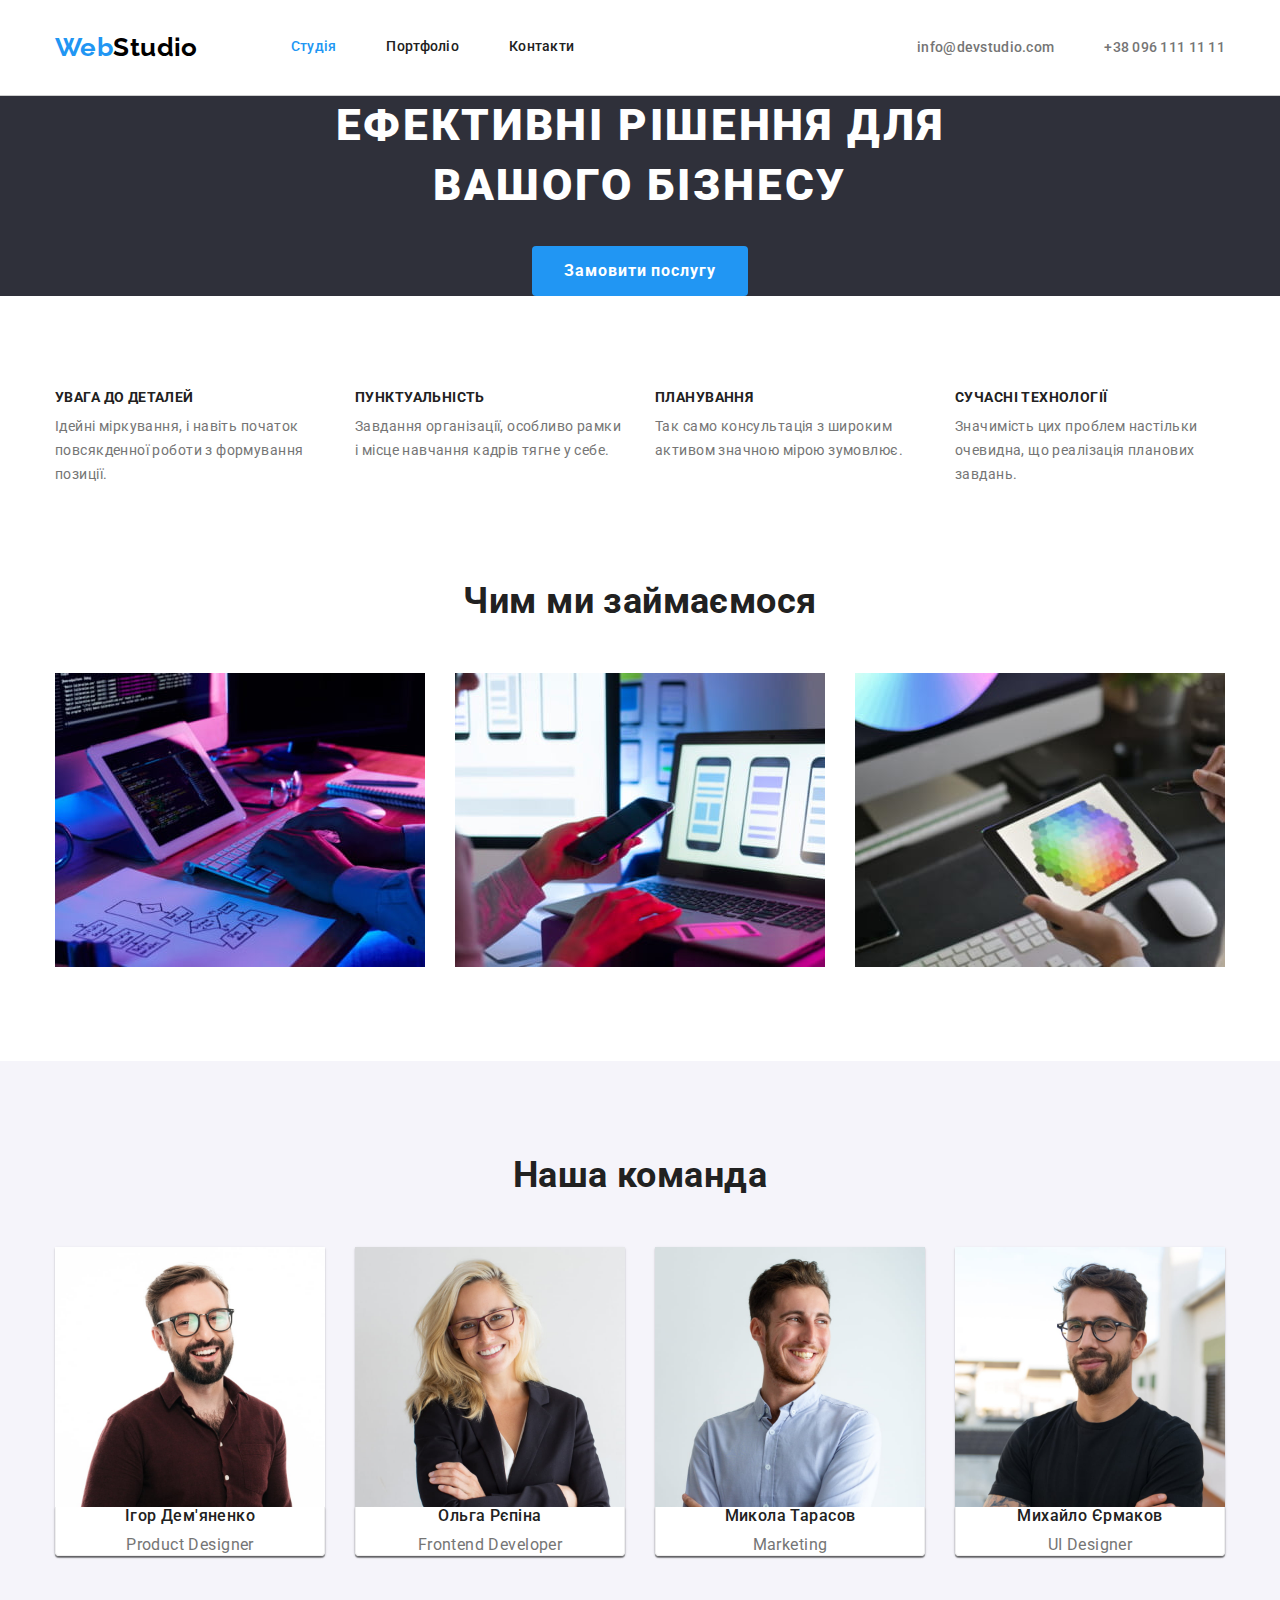
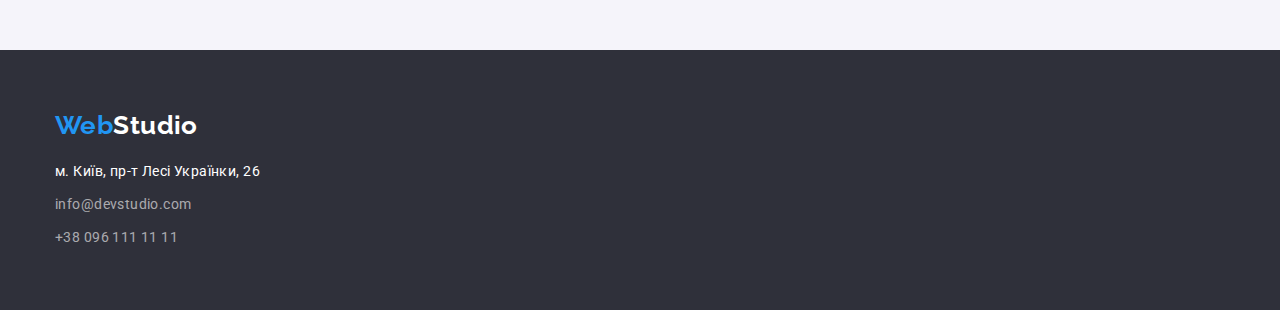
==== commit 9be0edca: "corection two" ====
--- a/index.html
+++ b/index.html
@@ -33,7 +33,7 @@
     <main>
       <!--секція герой-->
       <section class="hero">
-        <div class="container hero-wrapper">
+        <div class="container">
           <h1 class="hero-title">Ефективні рішення для вашого бізнесу</h1>
           <button type="button" class="hero-btn">Замовити послугу</button>
         </div>
@@ -128,9 +128,9 @@
     </main>
     <!--футер-->
     <footer class="footer">
-      <div class="container footer-wrapper">
+      <div class="container">
         <a href="" class="footer-logo"><span class="logo-web">Web</span>Studio</a>
-      <address>
+      <address class="address">
         <ul class="footer-contact list">
           <li class="item">
             <a href="https://goo.gl/maps/73LqYvUuy7JzghUMA" class="link-address"
--- a/css/style.css
+++ b/css/style.css
@@ -65,6 +65,7 @@
   background-color: var(--white-text-color);
 }
 .logo {
+  padding: 32px 0px;
   margin-right: 93px;
   color: var(--black-text-color);
   font-family: 'Raleway', sans-serif;
@@ -78,6 +79,7 @@
   color: var(--accent-color);
 }
 .logo-web {
+  padding: 32px 0px;
   color: var(--accent-color);
   font-family: 'Raleway', sans-serif;
   font-weight: 700;
@@ -100,8 +102,7 @@
 }
 .site-nav .link {
   display: block;
-  padding-top: 32px;
-  padding-bottom: 32px;
+  padding: 32px 0px;
   color: var(--primary-text-color);
   font-weight: 500;
   line-height: 1.14;
@@ -123,6 +124,7 @@
   margin-right: 50px;
 }
 .contact-nav .link {
+  padding: 32px 0px;
   color: var(--secondary-text-color);
   font-weight: 500;
   line-height: 1.14;
@@ -138,13 +140,11 @@
 }
 /* section hero */
 .hero {
+  padding-top: 200px 0px;
+  text-align: center;
   background-color: var(--footer-hero-background-color);
 }
-.hero-wrapper {
-  padding-top: 200px;
-  padding-bottom: 200px;
-  text-align: center;
-}
+
 .hero-title {
   max-width: 696px;
   margin-bottom: 30px;
@@ -267,22 +267,19 @@
   width: 100%;
 }
 .card {
-  padding-top: 30px;
-  padding-bottom: 30px;
-  padding-right: 60px;
-  padding-left: 60px;
+  padding-top: 30px 0;
   text-align: center;
   box-shadow: 0px 1px 3px rgba(0, 0, 0, 0.12), 0px 1px 1px rgba(0, 0, 0, 0.14),
     0px 2px 1px rgba(0, 0, 0, 0.2);
   border-radius: 0px 0px 4px 4px;
+  border-right: 1px solid var(--border-card-portfolio);
+  border-bottom: 1px solid var(--border-card-portfolio) ;
+  border-left: 1px solid var(--border-card-portfolio) ;
 }
 /* footer */
 .footer {
+  padding: 60px 0px;
   background-color: var(--footer-hero-background-color);
-}
-.footer-wrapper {
-  padding-top: 60px;
-  padding-bottom: 60px;
 }
 .footer-logo {
   color: var(--white-text-color);
@@ -296,7 +293,7 @@
 .footer-logo:focus {
   color: var(--accent-color);
 }
-.footer-contact {
+.address {
   margin-top: 20px;
 }
 .footer-contact .item:not(:last-child) {
@@ -333,8 +330,11 @@
 .portfolio-btn .item:not(:last-child) {
   margin-right: 8px;
 }
+.portfolio-btn {
+  margin-bottom: 50px;
+}
 .portfolio-item-btn {
-  margin-bottom: 34px;
+  
   padding: 6px 22px;
   min-width: 73px;
   border: 1px solid transparent;
